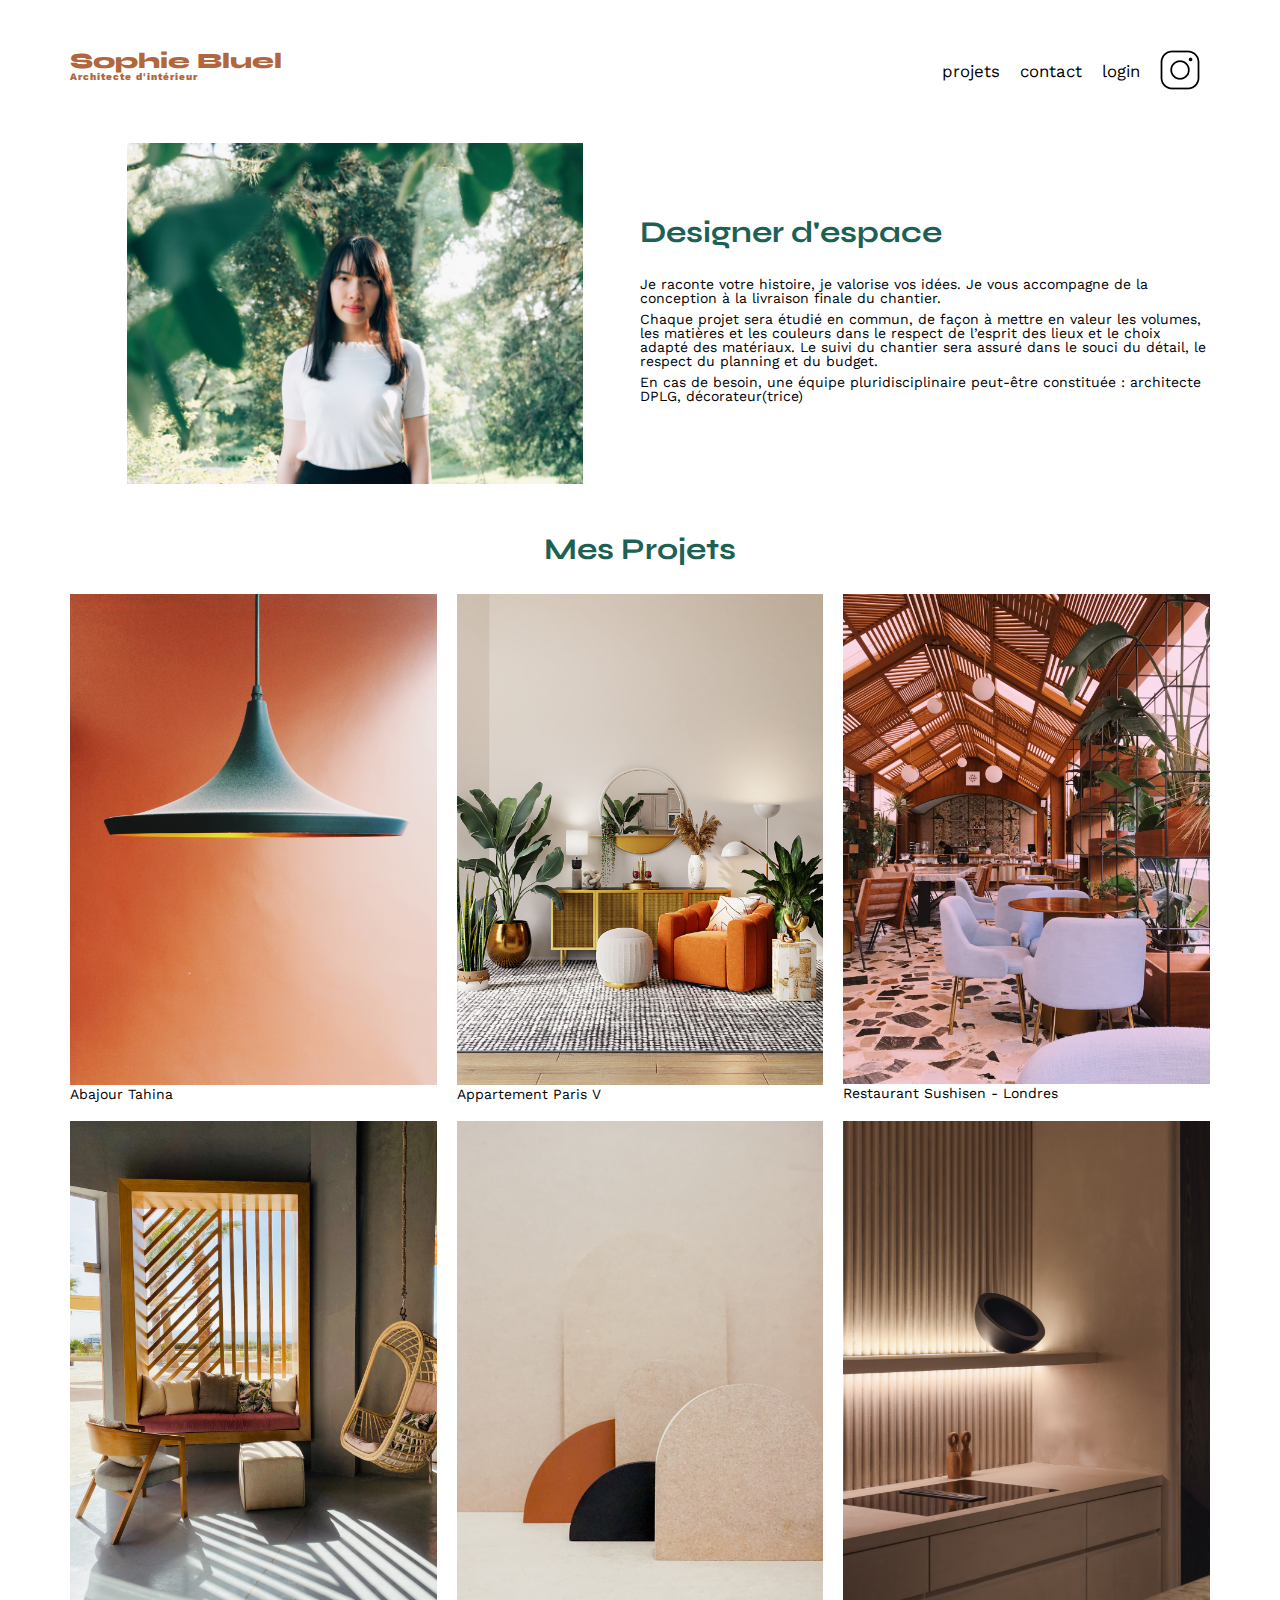
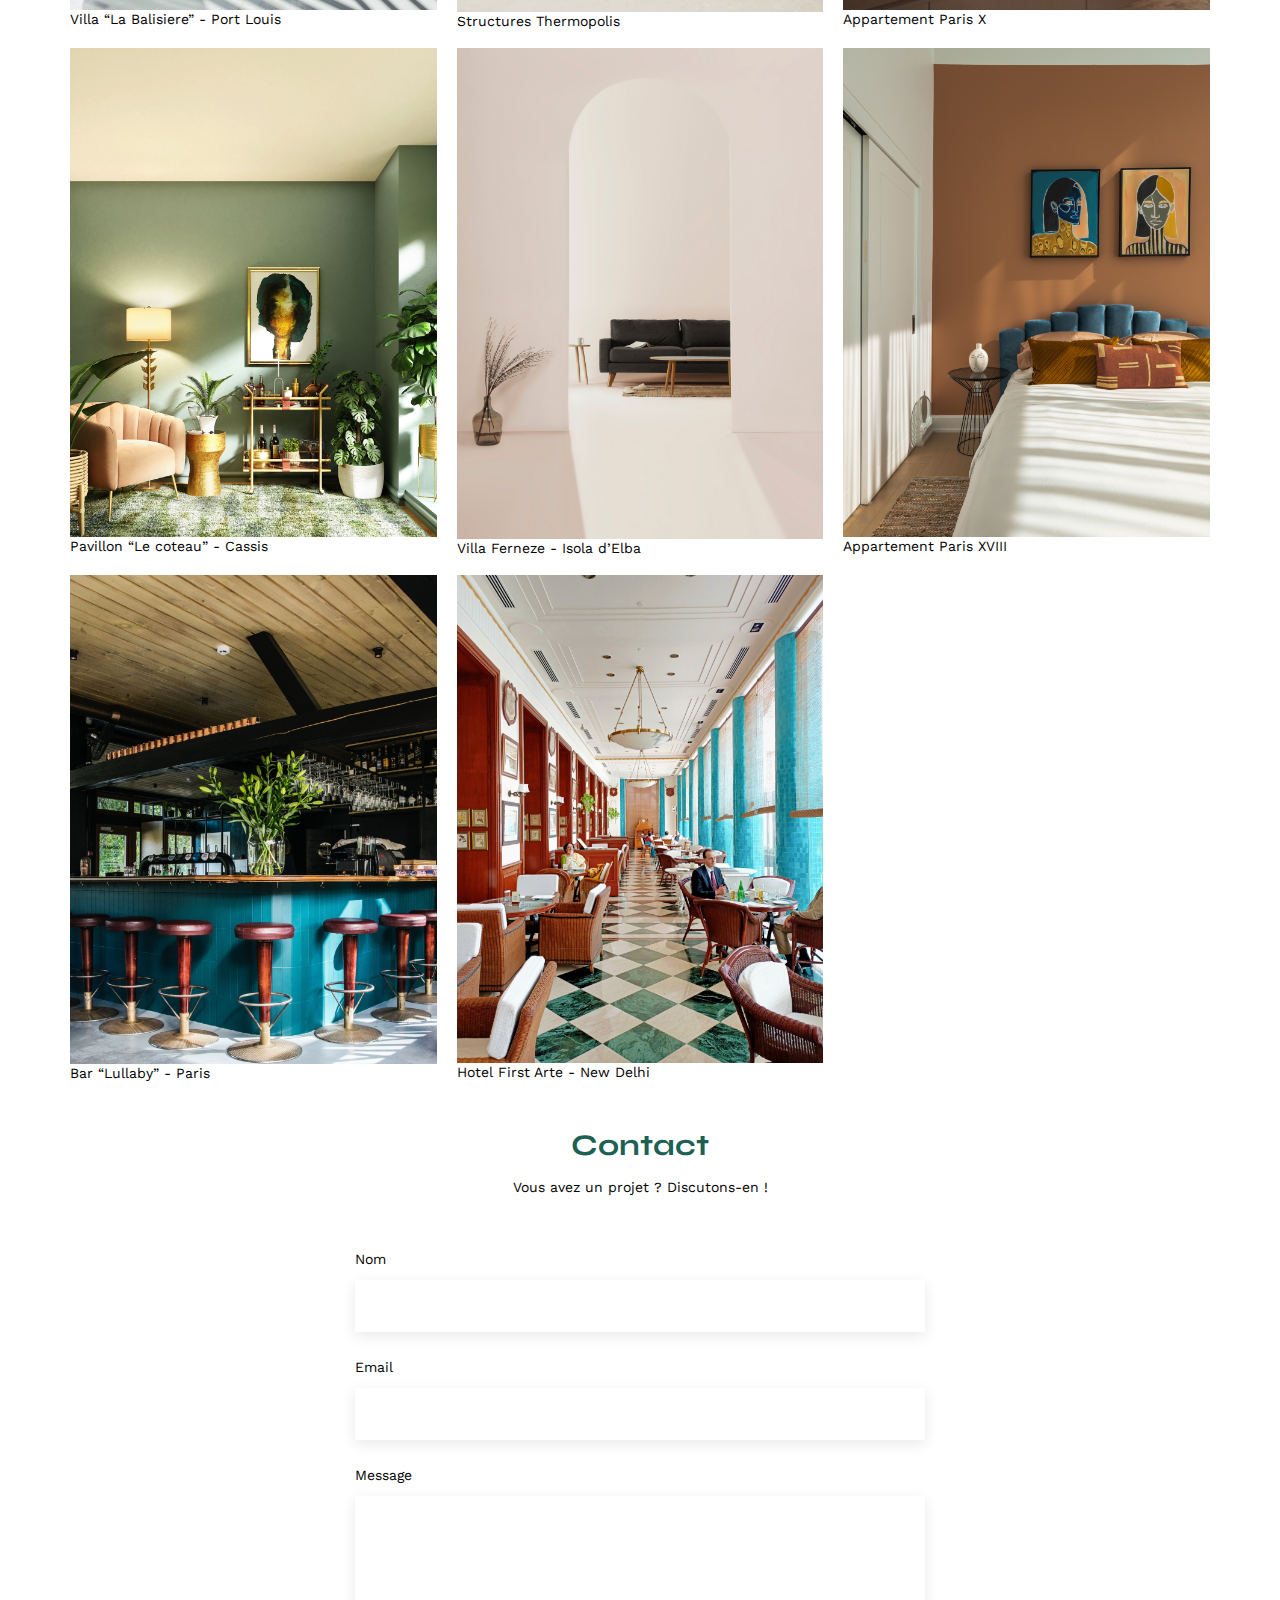
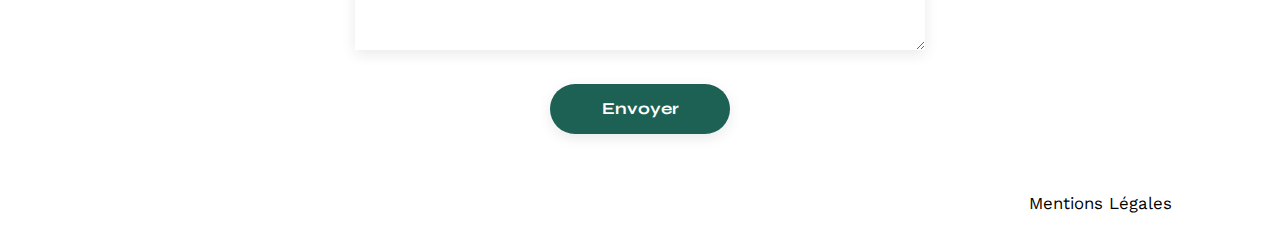
==== FrontEnd/index.html @ 566e2688 "Structure: Initial commit" ====
<!DOCTYPE html>
<html lang="fr">
<head>
	<meta charset="UTF-8">
	<title>Sophie Bluel - Architecte d'intérieur</title>
	<meta name="viewport" content="width=device-width, initial-scale=1.0">
	<link rel="preconnect" href="https://fonts.googleapis.com">
	<link rel="preconnect" href="https://fonts.gstatic.com" crossorigin>
	<link href="https://fonts.googleapis.com/css2?family=Syne:wght@700;800&family=Work+Sans&display=swap" rel="stylesheet">
	<meta name="description" content="">
	<link rel="stylesheet" href="./assets/style.css">
</head>
<body>
<header>
	<h1>Sophie Bluel <span>Architecte d'intérieur</span></h1>
	<nav>
		<ul>
			<li>projets</li>
			<li>contact</li>
			<li>login</li>
			<li><img src="./assets/icons/instagram.png" alt="Instagram"></li>
		</ul>
	</nav>
</header>
<main>
	<section id="introduction">
		<figure>
			<img src="./assets/images/sophie-bluel.png" alt="">
		</figure>
		<article>
			<h2>Designer d'espace</h2>
			<p>Je raconte votre histoire, je valorise vos idées. Je vous accompagne de la conception à la livraison finale du chantier.</p>
			<p>Chaque projet sera étudié en commun, de façon à mettre en valeur les volumes, les matières et les couleurs dans le respect de l’esprit des lieux et le choix adapté des matériaux. Le suivi du chantier sera assuré dans le souci du détail, le respect du planning et du budget.</p>
			<p>En cas de besoin, une équipe pluridisciplinaire peut-être constituée : architecte DPLG, décorateur(trice)</p>
		</article>
	</section>
	<section id="portfolio">
		<h2>Mes Projets</h2>
		<div class="gallery">
			<figure>
				<img src="assets/images/abajour-tahina.png" alt="Abajour Tahina">
				<figcaption>Abajour Tahina</figcaption>
			</figure>
			<figure>
				<img src="assets/images/appartement-paris-v.png" alt="Appartement Paris V">
				<figcaption>Appartement Paris V</figcaption>
			</figure>
			<figure>
				<img src="assets/images/restaurant-sushisen-londres.png" alt="Restaurant Sushisen - Londres">
				<figcaption>Restaurant Sushisen - Londres</figcaption>
			</figure>
			<figure>
				<img src="assets/images/la-balisiere.png" alt="Villa “La Balisiere” - Port Louis">
				<figcaption>Villa “La Balisiere” - Port Louis</figcaption>
			</figure>
			<figure>
				<img src="assets/images/structures-thermopolis.png" alt="Structures Thermopolis">
				<figcaption>Structures Thermopolis</figcaption>
			</figure>
			<figure>
				<img src="assets/images/appartement-paris-x.png" alt="Appartement Paris X">
				<figcaption>Appartement Paris X</figcaption>
			</figure>
			<figure>
				<img src="assets/images/le-coteau-cassis.png" alt="Pavillon “Le coteau” - Cassis">
				<figcaption>Pavillon “Le coteau” - Cassis</figcaption>
			</figure>
			<figure>
				<img src="assets/images/villa-ferneze.png" alt="Villa Ferneze - Isola d’Elba">
				<figcaption>Villa Ferneze - Isola d’Elba</figcaption>
			</figure>
			<figure>
				<img src="assets/images/appartement-paris-xviii.png" alt="Appartement Paris XVIII">
				<figcaption>Appartement Paris XVIII</figcaption>
			</figure>
			<figure>
				<img src="assets/images/bar-lullaby-paris.png" alt="Bar “Lullaby” - Paris">
				<figcaption>Bar “Lullaby” - Paris</figcaption>
			</figure>
			<figure>
				<img src="assets/images/hotel-first-arte-new-delhi.png" alt="Hotel First Arte - New Delhi">
				<figcaption>Hotel First Arte - New Delhi</figcaption>
			</figure>
		</div>
	</section>
	<section id="contact">
		<h2>Contact</h2>
		<p>Vous avez un projet ? Discutons-en !</p>
		<form action="#" method="post">
			<label for="name">Nom</label>
			<input type="text" name="name" id="name">
			<label for="email">Email</label>
			<input type="email" name="email" id="email">
			<label for="message">Message</label>
			<textarea name="message" id="message" cols="30" rows="10"></textarea>
			<input type="submit" value="Envoyer">
		</form>
	</section>
</main>

<footer>
	<nav>
		<ul>
			<li>Mentions Légales</li>
		</ul>
	</nav>
</footer>
</body>
</html>
---- FrontEnd/assets/style.css ----
/* http://meyerweb.com/eric/tools/css/reset/
   v2.0 | 20110126
   License: none (public domain)
*/

html, body, div, span, applet, object, iframe,
h1, h2, h3, h4, h5, h6, p, blockquote, pre,
a, abbr, acronym, address, big, cite, code,
del, dfn, em, img, ins, kbd, q, s, samp,
small, strike, strong, sub, sup, tt, var,
b, u, i, center,
dl, dt, dd, ol, ul, li,
fieldset, form, label, legend,
table, caption, tbody, tfoot, thead, tr, th, td,
article, aside, canvas, details, embed,
figure, figcaption, footer, header, hgroup,
menu, nav, output, ruby, section, summary,
time, mark, audio, video {
	margin: 0;
	padding: 0;
	border: 0;
	font-size: 100%;
	font: inherit;
	vertical-align: baseline;
}
/* HTML5 display-role reset for older browsers */
article, aside, details, figcaption, figure,
footer, header, hgroup, menu, nav, section {
	display: block;
}
body {
	line-height: 1;
}
ol, ul {
	list-style: none;
}
blockquote, q {
	quotes: none;
}
blockquote:before, blockquote:after,
q:before, q:after {
	content: '';
	content: none;
}
table {
	border-collapse: collapse;
	border-spacing: 0;
}
/** end reset css**/
body {
	max-width: 1140px;
	margin:auto;
	font-family: 'Work Sans' ;
	font-size: 14px;
}
header {
	display: flex;
	justify-content: space-between;
	margin: 50px 0
}
section {
	margin: 50px 0
}

h1{
	display: flex;
	flex-direction: column;
	font-family: 'Syne';
	font-size: 22px;
	font-weight: 800;
	color: #B1663C
}

h1 > span {
	font-family: 'Work Sans';
	font-size:10px;
	letter-spacing: 0.1em;
;
}

h2{
	font-family: 'Syne';
	font-weight: 700;
	font-size: 30px;
	color: #1D6154
}
nav ul {
	display: flex;
	align-items: center;
	list-style-type: none;

}
nav li {
	padding: 0 10px;
	font-size: 1.2em;
}

li:hover {
	color: #B1663C;
}
#introduction {
	display: flex;
	align-items: center;
}
#introduction figure {
	flex: 1
}
#introduction img {
	display: block;
	margin: auto;
	width: 80%;
}

#introduction article {
	flex: 1
}
#introduction h2 {
	margin-bottom: 1em;
}

#introduction p {
	margin-bottom: 0.5em;
}
#portfolio h2 {
	text-align: center;
	margin-bottom: 1em;
}
.gallery {
	width: 100%;
	display: grid;
	grid-template-columns: 1fr 1fr 1fr;
	grid-column-gap: 20px;
	grid-row-gap: 20px;
}

.gallery img {
	width: 100%;

}
#contact {
	width: 50%;
margin: auto;
}
#contact > * {
	text-align: center;

}
#contact h2{
	margin-bottom: 20px;
}
#contact form {
	text-align: left;
	margin-top:30px;
	display: flex;
	flex-direction: column;
}

#contact input {
	height: 50px;
	font-size: 1.2em;
	border: none;
	box-shadow: 0px 4px 14px rgba(0, 0, 0, 0.09);
}
#contact label {
	margin: 2em 0 1em 0;
}
#contact textarea {
	border: none;
	box-shadow: 0px 4px 14px rgba(0, 0, 0, 0.09);
}

input[type="submit"]{
	font-family: 'Syne';
	font-weight: 700;
	color: white;
	background-color: #1D6154;
	margin : 2em auto ;
	width: 180px;
	text-align: center;
	border-radius: 60px ;
}

footer nav ul {
	display: flex;
	justify-content: flex-end;
	margin: 2em
}
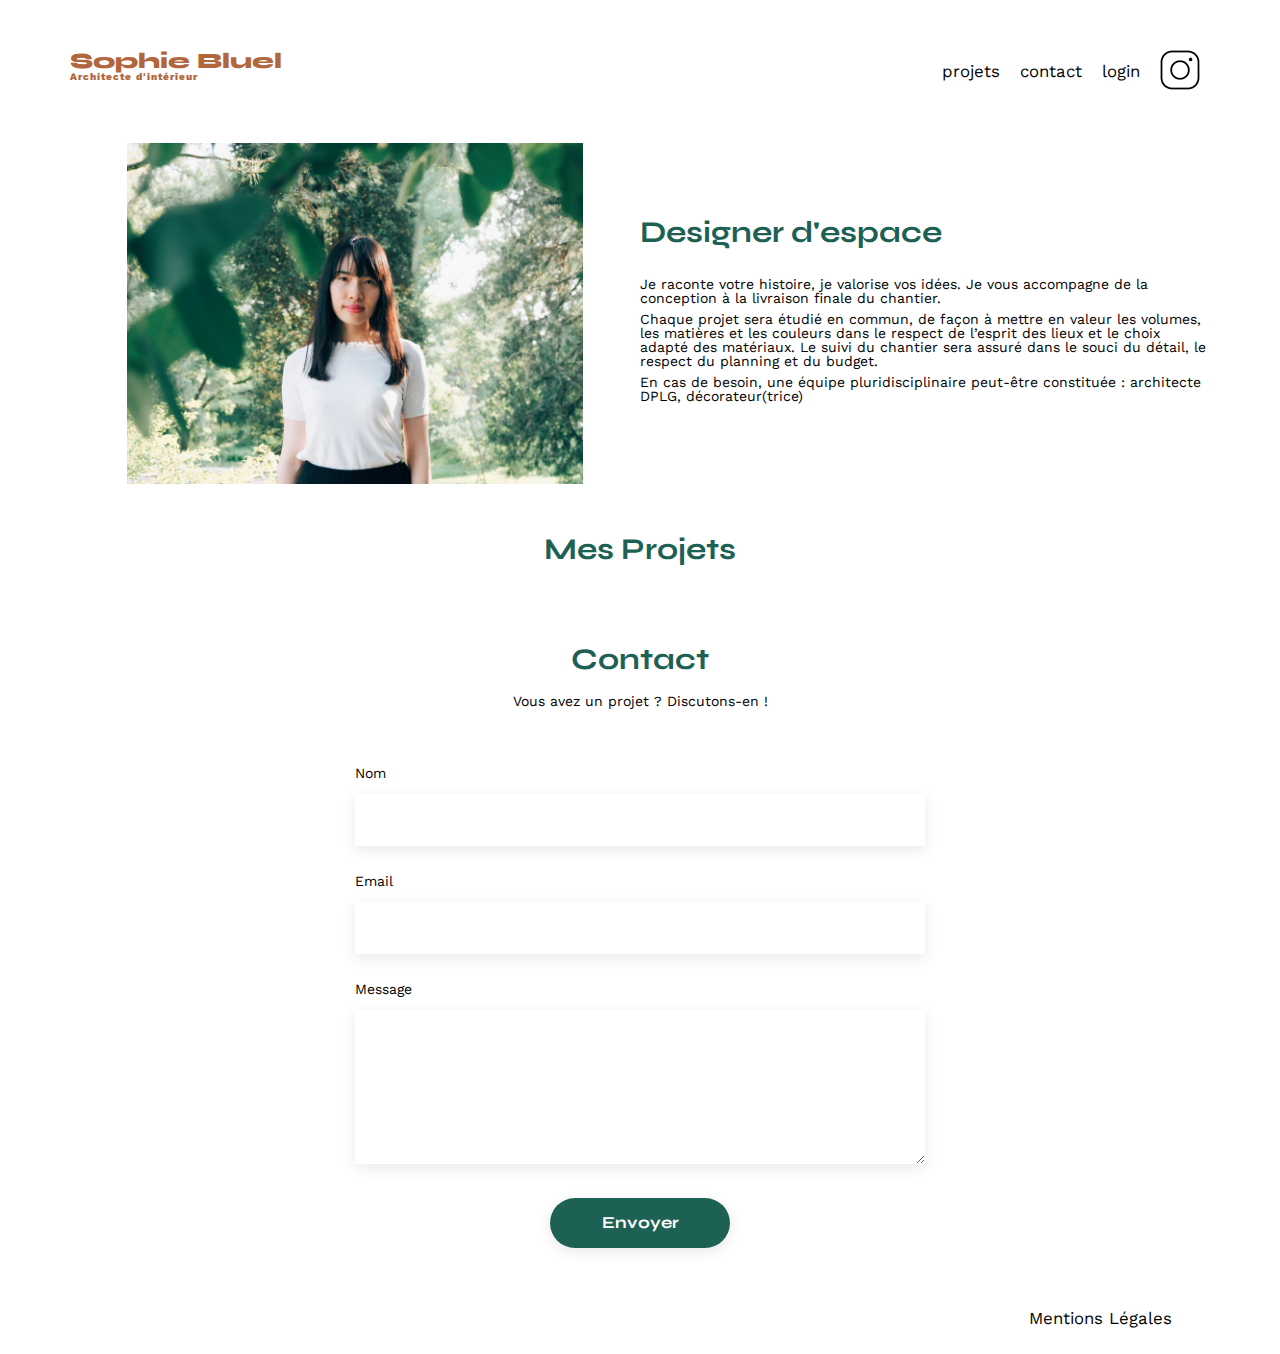
==== commit 5cbef81d: "Update: handle API connection & gallery injection" ====
--- a/FrontEnd/index.html
+++ b/FrontEnd/index.html
@@ -9,6 +9,7 @@
 	<link href="https://fonts.googleapis.com/css2?family=Syne:wght@700;800&family=Work+Sans&display=swap" rel="stylesheet">
 	<meta name="description" content="">
 	<link rel="stylesheet" href="./assets/style.css">
+	<script src="./scripts/controllers/home.js" type="module" defer></script>
 </head>
 <body>
 <header>
@@ -38,7 +39,7 @@
 		<h2>Mes Projets</h2>
 		<div class="gallery">
 			<figure>
-				<img src="assets/images/abajour-tahina.png" alt="Abajour Tahina">
+				<!-- <img src="assets/images/abajour-tahina.png" alt="Abajour Tahina">
 				<figcaption>Abajour Tahina</figcaption>
 			</figure>
 			<figure>
@@ -80,7 +81,7 @@
 			<figure>
 				<img src="assets/images/hotel-first-arte-new-delhi.png" alt="Hotel First Arte - New Delhi">
 				<figcaption>Hotel First Arte - New Delhi</figcaption>
-			</figure>
+			</figure> -->
 		</div>
 	</section>
 	<section id="contact">
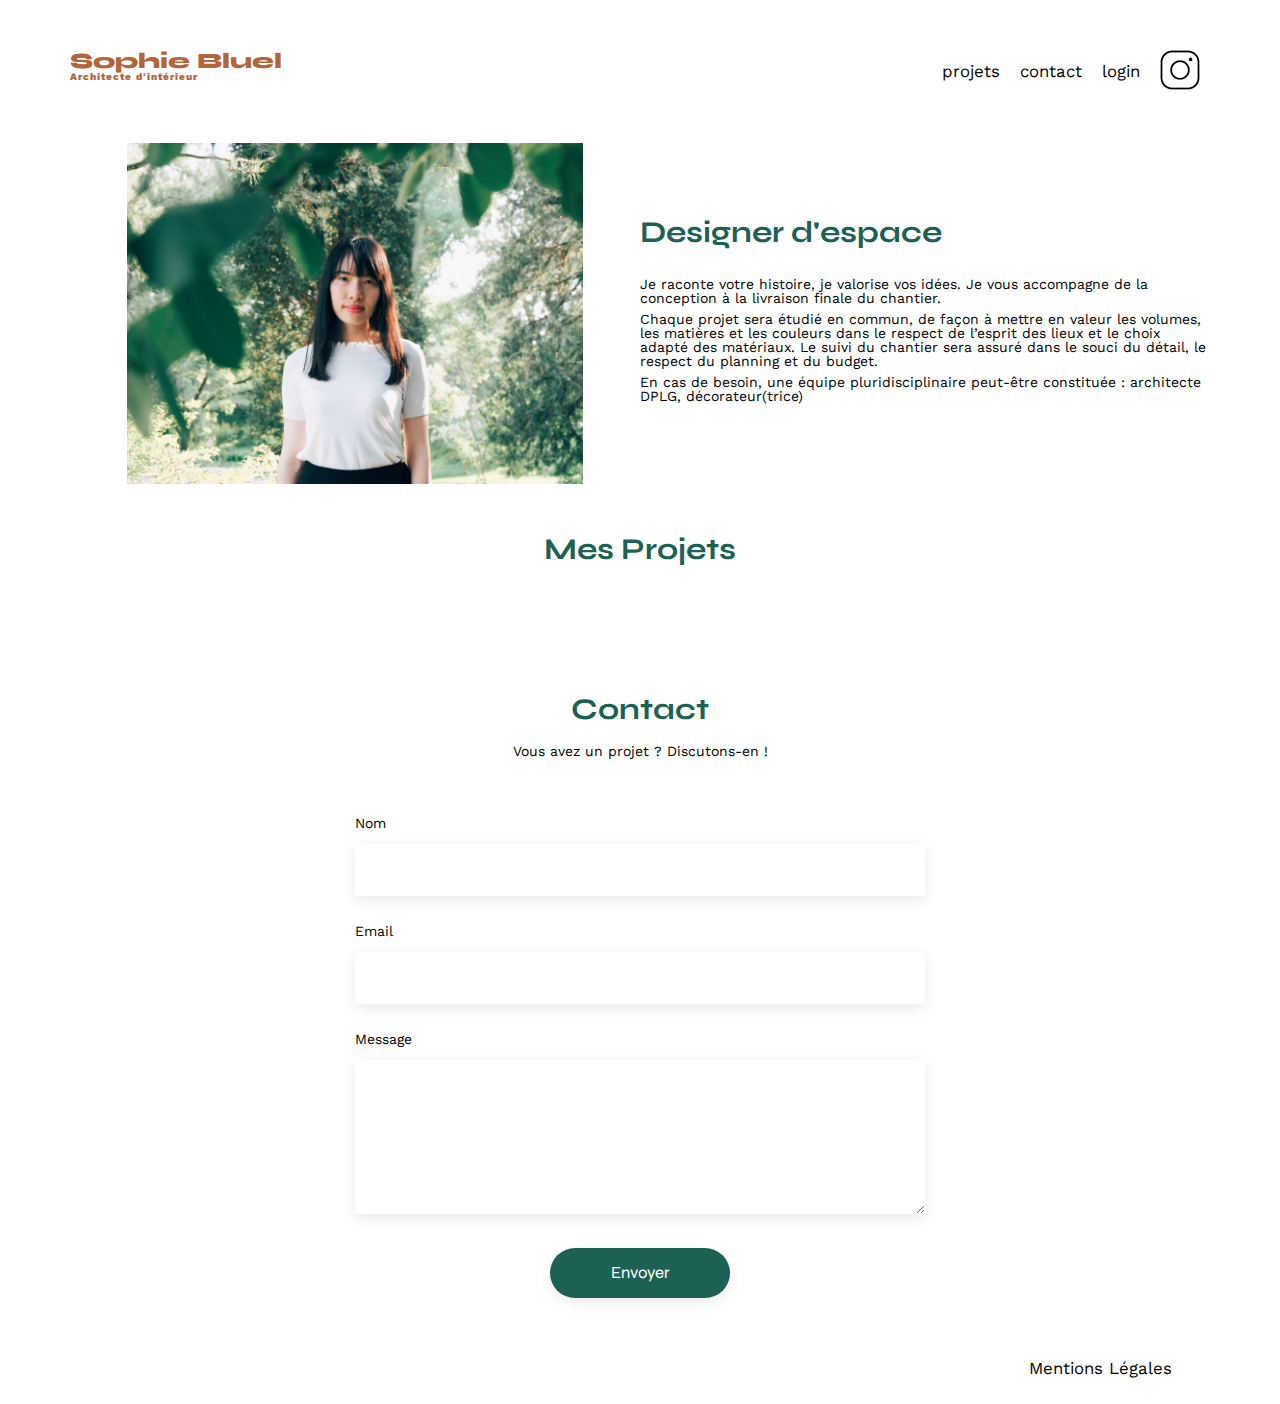
==== commit 07a772a4: "Update: Adding admin editing mode (visual only)" ====
--- a/FrontEnd/index.html
+++ b/FrontEnd/index.html
@@ -7,18 +7,23 @@
 	<link rel="preconnect" href="https://fonts.googleapis.com">
 	<link rel="preconnect" href="https://fonts.gstatic.com" crossorigin>
 	<link href="https://fonts.googleapis.com/css2?family=Syne:wght@700;800&family=Work+Sans&display=swap" rel="stylesheet">
+	<link rel="stylesheet" href="https://cdnjs.cloudflare.com/ajax/libs/font-awesome/6.5.2/css/all.min.css">
 	<meta name="description" content="">
 	<link rel="stylesheet" href="./assets/style.css">
 	<script src="./scripts/controllers/home.js" type="module" defer></script>
 </head>
 <body>
+    <div id="editing" class="hidden">
+		<i class="fa-regular fa-pen-to-square"></i>
+		<p>Mode édition</p>
+	</div>
 <header>
 	<h1>Sophie Bluel <span>Architecte d'intérieur</span></h1>
 	<nav>
 		<ul>
 			<li>projets</li>
-			<li>contact</li>
-			<li>login</li>
+			<li><a href="#contact">contact</a></li>
+			<li><a class="login" href="login.html">login</a></li>
 			<li><img src="./assets/icons/instagram.png" alt="Instagram"></li>
 		</ul>
 	</nav>
@@ -36,52 +41,16 @@
 		</article>
 	</section>
 	<section id="portfolio">
-		<h2>Mes Projets</h2>
+		<div class="projects">
+			<h2>Mes Projets</h2>
+			<div class="modify hidden">
+				<i class="fa-regular fa-pen-to-square"></i>
+				  <span>Modifier</span>
+			</div>
+		</div>
+		<div class="filters">
+		</div>
 		<div class="gallery">
-			<figure>
-				<!-- <img src="assets/images/abajour-tahina.png" alt="Abajour Tahina">
-				<figcaption>Abajour Tahina</figcaption>
-			</figure>
-			<figure>
-				<img src="assets/images/appartement-paris-v.png" alt="Appartement Paris V">
-				<figcaption>Appartement Paris V</figcaption>
-			</figure>
-			<figure>
-				<img src="assets/images/restaurant-sushisen-londres.png" alt="Restaurant Sushisen - Londres">
-				<figcaption>Restaurant Sushisen - Londres</figcaption>
-			</figure>
-			<figure>
-				<img src="assets/images/la-balisiere.png" alt="Villa “La Balisiere” - Port Louis">
-				<figcaption>Villa “La Balisiere” - Port Louis</figcaption>
-			</figure>
-			<figure>
-				<img src="assets/images/structures-thermopolis.png" alt="Structures Thermopolis">
-				<figcaption>Structures Thermopolis</figcaption>
-			</figure>
-			<figure>
-				<img src="assets/images/appartement-paris-x.png" alt="Appartement Paris X">
-				<figcaption>Appartement Paris X</figcaption>
-			</figure>
-			<figure>
-				<img src="assets/images/le-coteau-cassis.png" alt="Pavillon “Le coteau” - Cassis">
-				<figcaption>Pavillon “Le coteau” - Cassis</figcaption>
-			</figure>
-			<figure>
-				<img src="assets/images/villa-ferneze.png" alt="Villa Ferneze - Isola d’Elba">
-				<figcaption>Villa Ferneze - Isola d’Elba</figcaption>
-			</figure>
-			<figure>
-				<img src="assets/images/appartement-paris-xviii.png" alt="Appartement Paris XVIII">
-				<figcaption>Appartement Paris XVIII</figcaption>
-			</figure>
-			<figure>
-				<img src="assets/images/bar-lullaby-paris.png" alt="Bar “Lullaby” - Paris">
-				<figcaption>Bar “Lullaby” - Paris</figcaption>
-			</figure>
-			<figure>
-				<img src="assets/images/hotel-first-arte-new-delhi.png" alt="Hotel First Arte - New Delhi">
-				<figcaption>Hotel First Arte - New Delhi</figcaption>
-			</figure> -->
 		</div>
 	</section>
 	<section id="contact">
--- a/FrontEnd/assets/style.css
+++ b/FrontEnd/assets/style.css
@@ -2,6 +2,10 @@
    v2.0 | 20110126
    License: none (public domain)
 */
+
+* {
+	scroll-behavior: smooth;
+}
 
 html, body, div, span, applet, object, iframe,
 h1, h2, h3, h4, h5, h6, p, blockquote, pre,
@@ -23,6 +27,12 @@
 	font: inherit;
 	vertical-align: baseline;
 }
+
+a {
+	text-decoration: none;
+	color: #000;
+}
+
 /* HTML5 display-role reset for older browsers */
 article, aside, details, figcaption, figure,
 footer, header, hgroup, menu, nav, section {
@@ -98,6 +108,22 @@
 li:hover {
 	color: #B1663C;
 }
+
+li a:hover {
+	color: #B1663C;
+}
+
+#editing {
+	display: flex;
+	justify-content: center;
+	background-color: black;
+	color: white;
+	padding: 20px;
+	gap: 10px;
+	font-family: "Work Sans";
+	font-size: 16px;
+}
+
 #introduction {
 	display: flex;
 	align-items: center;
@@ -125,6 +151,51 @@
 	text-align: center;
 	margin-bottom: 1em;
 }
+
+.projects {
+	display: flex;
+	flex-direction: row;
+	justify-content: center;
+	align-items: center;
+	gap: 20px;
+}
+
+.modify {
+	display: flex;
+	gap: 10px;
+	margin-bottom: 30px;
+	font-family: "Work Sans";
+	font-size: 14px;
+}
+
+.filters {
+	display: flex;
+	justify-content: center;
+	gap: 10px;
+	margin-bottom: 50px;
+}
+
+.button {
+	padding: 9px 20px 9px 20px;
+	border-radius: 60px;
+	border: 1px solid #1D6154;
+	font-size: 16px;
+	font-family: Syne;
+	font-weight: 700;
+	background-color: white;
+	color: #1D6154;
+	cursor: pointer;
+}
+
+.active {
+	background-color: #1D6154;
+	color: white;
+}
+
+.hidden {
+	display: none;
+}
+
 .gallery {
 	width: 100%;
 	display: grid;
@@ -137,47 +208,87 @@
 	width: 100%;
 
 }
+
 #contact {
 	width: 50%;
-margin: auto;
-}
-#contact > * {
+	margin: auto;
+}
+
+#form {
+	width: 35%;
+	margin: auto;
+	padding-top: 10%;
+	padding-bottom: 15%;
+}
+
+#contact > *, #form > * {
 	text-align: center;
 
 }
-#contact h2{
+
+#contact h2, #form h2 {
 	margin-bottom: 20px;
 }
-#contact form {
+
+#contact form, #form form {
 	text-align: left;
 	margin-top:30px;
 	display: flex;
 	flex-direction: column;
 }
 
-#contact input {
+#contact input, #form input {
 	height: 50px;
 	font-size: 1.2em;
 	border: none;
 	box-shadow: 0px 4px 14px rgba(0, 0, 0, 0.09);
 }
-#contact label {
+
+#contact label, #form label {
 	margin: 2em 0 1em 0;
 }
-#contact textarea {
+
+#contact textarea, #form textarea {
 	border: none;
 	box-shadow: 0px 4px 14px rgba(0, 0, 0, 0.09);
 }
 
+#form a {
+	display: flex;
+	justify-content: center;
+	color: #3D3D3D;
+	font-family: "Work Sans";
+	font-size: 14px;
+	font-weight: 500;
+	text-decoration-line: underline;
+}
+
 input[type="submit"]{
 	font-family: 'Syne';
-	font-weight: 700;
 	color: white;
 	background-color: #1D6154;
 	margin : 2em auto ;
 	width: 180px;
 	text-align: center;
 	border-radius: 60px ;
+	cursor: pointer;
+}
+
+.hidden {
+	display: none !important;
+}
+
+.error-login {
+	display: flex;
+	justify-content: center;
+	color: white;
+	font-size: 14px;
+	font-family: 'Syne';
+}
+
+.error-login i, .error-login span {
+	padding: 7px;
+	background-color: rgb(212, 21, 21);
 }
 
 footer nav ul {
